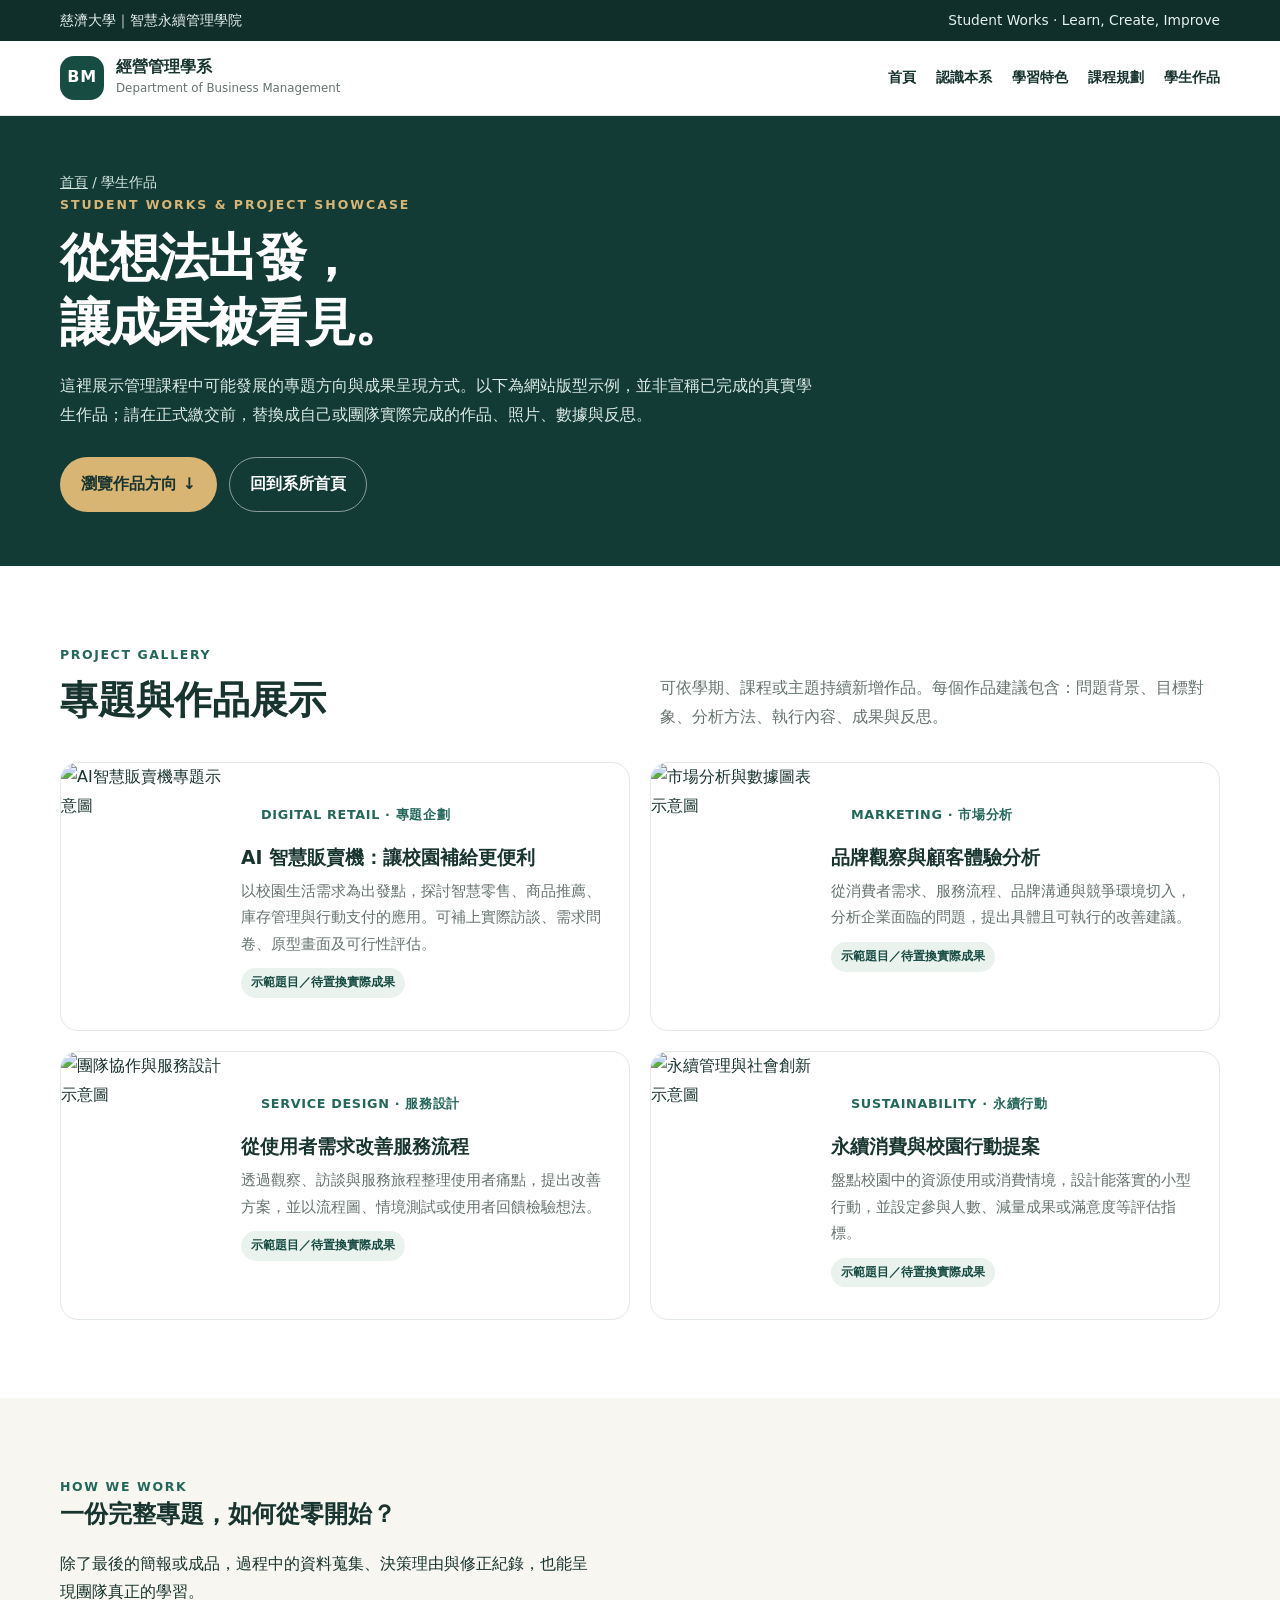
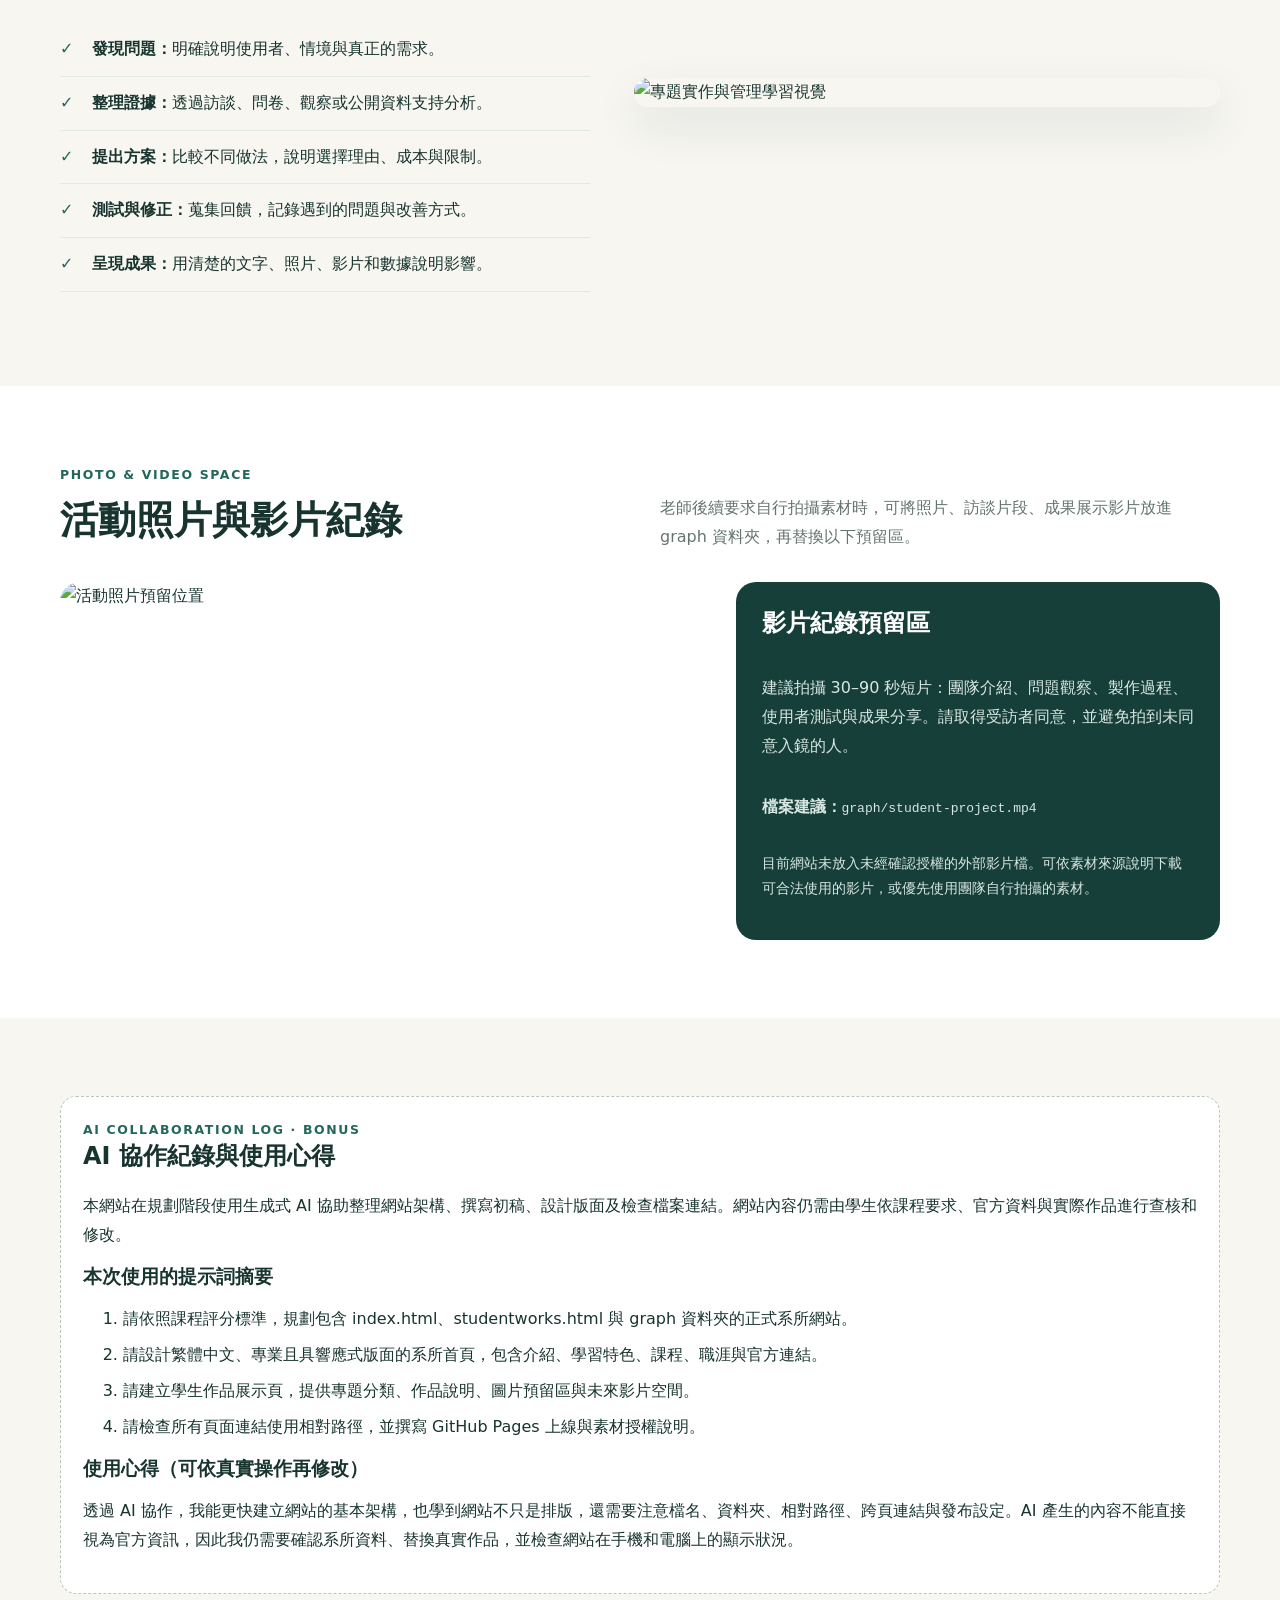
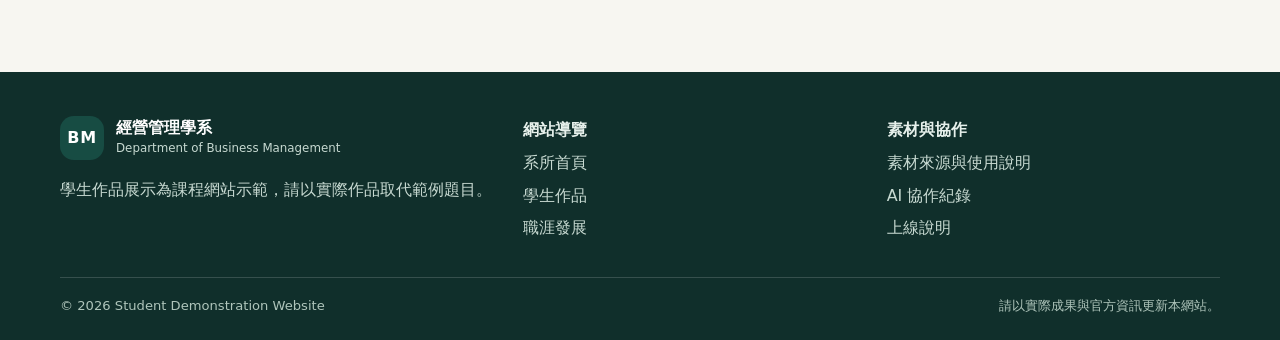
==== studentworks.html @ fcabb661 "Add files via upload" ====
<!DOCTYPE html>
<html lang="zh-Hant">
<head><meta charset="UTF-8"><meta name="viewport" content="width=device-width, initial-scale=1"><meta name="description" content="慈濟大學經營管理學系學生作品展示頁，呈現專題、企劃、分析與實作成果。"><title>學生作品｜經營管理學系</title><link rel="stylesheet" href="style.css"></head>
<body>
<div class="topbar"><div class="wrap"><span>慈濟大學｜智慧永續管理學院</span><span>Student Works · Learn, Create, Improve</span></div></div>
<header class="nav"><div class="wrap nav-inner"><a class="brand" href="index.html"><span class="brand-mark">BM</span><span><strong>經營管理學系</strong><small>Department of Business Management</small></span></a><button class="menu-btn" aria-expanded="false" aria-label="開啟導覽選單">選單 ☰</button><nav class="navlinks" aria-label="主要導覽"><a href="index.html">首頁</a><a href="index.html#about">認識本系</a><a href="index.html#learning">學習特色</a><a href="index.html#curriculum">課程規劃</a><a href="studentworks.html">學生作品</a></nav></div></header>
<main>
<section class="subhero"><div class="wrap"><div class="breadcrumbs"><a href="index.html">首頁</a> / 學生作品</div><div class="eyebrow">STUDENT WORKS & PROJECT SHOWCASE</div><h1>從想法出發，<br>讓成果被看見。</h1><p>這裡展示管理課程中可能發展的專題方向與成果呈現方式。以下為網站版型示例，並非宣稱已完成的真實學生作品；請在正式繳交前，替換成自己或團隊實際完成的作品、照片、數據與反思。</p><div class="actions"><a class="btn primary" href="#works">瀏覽作品方向 ↓</a><a class="btn ghost" href="index.html">回到系所首頁</a></div></div></section>
<section class="section white" id="works"><div class="wrap"><div class="section-head"><div><div class="kicker">PROJECT GALLERY</div><h2>專題與作品展示</h2></div><p>可依學期、課程或主題持續新增作品。每個作品建議包含：問題背景、目標對象、分析方法、執行內容、成果與反思。</p></div>
<div class="works-grid">
<article class="work"><img src="graph/student-projects.svg" alt="AI智慧販賣機專題示意圖"><div><div class="project-meta">DIGITAL RETAIL · 專題企劃</div><h3>AI 智慧販賣機：讓校園補給更便利</h3><p>以校園生活需求為出發點，探討智慧零售、商品推薦、庫存管理與行動支付的應用。可補上實際訪談、需求問卷、原型畫面及可行性評估。</p><span class="tag">示範題目／待置換實際成果</span></div></article>
<article class="work"><img src="graph/business-data.svg" alt="市場分析與數據圖表示意圖"><div><div class="project-meta">MARKETING · 市場分析</div><h3>品牌觀察與顧客體驗分析</h3><p>從消費者需求、服務流程、品牌溝通與競爭環境切入，分析企業面臨的問題，提出具體且可執行的改善建議。</p><span class="tag">示範題目／待置換實際成果</span></div></article>
<article class="work"><img src="graph/learning-team.svg" alt="團隊協作與服務設計示意圖"><div><div class="project-meta">SERVICE DESIGN · 服務設計</div><h3>從使用者需求改善服務流程</h3><p>透過觀察、訪談與服務旅程整理使用者痛點，提出改善方案，並以流程圖、情境測試或使用者回饋檢驗想法。</p><span class="tag">示範題目／待置換實際成果</span></div></article>
<article class="work"><img src="graph/career-paths.svg" alt="永續管理與社會創新示意圖"><div><div class="project-meta">SUSTAINABILITY · 永續行動</div><h3>永續消費與校園行動提案</h3><p>盤點校園中的資源使用或消費情境，設計能落實的小型行動，並設定參與人數、減量成果或滿意度等評估指標。</p><span class="tag">示範題目／待置換實際成果</span></div></article>
</div></div></section>
<section class="section"><div class="wrap split"><div><div class="kicker">HOW WE WORK</div><h2>一份完整專題，如何從零開始？</h2><p>除了最後的簡報或成品，過程中的資料蒐集、決策理由與修正紀錄，也能呈現團隊真正的學習。</p><ul class="checklist"><li><strong>發現問題：</strong>明確說明使用者、情境與真正的需求。</li><li><strong>整理證據：</strong>透過訪談、問卷、觀察或公開資料支持分析。</li><li><strong>提出方案：</strong>比較不同做法，說明選擇理由、成本與限制。</li><li><strong>測試與修正：</strong>蒐集回饋，記錄遇到的問題與改善方式。</li><li><strong>呈現成果：</strong>用清楚的文字、照片、影片和數據說明影響。</li></ul></div><img src="graph/hero-campus.svg" alt="專題實作與管理學習視覺"></div></section>
<section class="section white"><div class="wrap"><div class="section-head"><div><div class="kicker">PHOTO & VIDEO SPACE</div><h2>活動照片與影片紀錄</h2></div><p>老師後續要求自行拍攝素材時，可將照片、訪談片段、成果展示影片放進 graph 資料夾，再替換以下預留區。</p></div><div class="gallery-grid"><img src="graph/gallery-placeholder.svg" alt="活動照片預留位置"><div class="media-panel"><h2>影片紀錄預留區</h2><p>建議拍攝 30–90 秒短片：團隊介紹、問題觀察、製作過程、使用者測試與成果分享。請取得受訪者同意，並避免拍到未同意入鏡的人。</p><p><strong>檔案建議：</strong><code>graph/student-project.mp4</code></p><p class="small" style="color:#d8e7e1">目前網站未放入未經確認授權的外部影片檔。可依素材來源說明下載可合法使用的影片，或優先使用團隊自行拍攝的素材。</p></div></div></div></section>
<section class="section"><div class="wrap"><div class="ai-log"><div class="kicker">AI COLLABORATION LOG · BONUS</div><h2>AI 協作紀錄與使用心得</h2><p>本網站在規劃階段使用生成式 AI 協助整理網站架構、撰寫初稿、設計版面及檢查檔案連結。網站內容仍需由學生依課程要求、官方資料與實際作品進行查核和修改。</p><h3>本次使用的提示詞摘要</h3><ol><li>請依照課程評分標準，規劃包含 index.html、studentworks.html 與 graph 資料夾的正式系所網站。</li><li>請設計繁體中文、專業且具響應式版面的系所首頁，包含介紹、學習特色、課程、職涯與官方連結。</li><li>請建立學生作品展示頁，提供專題分類、作品說明、圖片預留區與未來影片空間。</li><li>請檢查所有頁面連結使用相對路徑，並撰寫 GitHub Pages 上線與素材授權說明。</li></ol><h3>使用心得（可依真實操作再修改）</h3><p>透過 AI 協作，我能更快建立網站的基本架構，也學到網站不只是排版，還需要注意檔名、資料夾、相對路徑、跨頁連結與發布設定。AI 產生的內容不能直接視為官方資訊，因此我仍需要確認系所資料、替換真實作品，並檢查網站在手機和電腦上的顯示狀況。</p></div></div></section>
</main>
<footer class="footer"><div class="wrap"><div class="footer-grid"><div><div class="brand"><span class="brand-mark">BM</span><span><strong style="color:#fff">經營管理學系</strong><small style="color:#c7d9d1">Department of Business Management</small></span></div><p>學生作品展示為課程網站示範，請以實際作品取代範例題目。</p></div><div><strong>網站導覽</strong><a href="index.html">系所首頁</a><a href="#works">學生作品</a><a href="index.html#career">職涯發展</a></div><div><strong>素材與協作</strong><a href="ASSET_SOURCES.md">素材來源與使用說明</a><a href="AI_COLLABORATION.md">AI 協作紀錄</a><a href="README.md">上線說明</a></div></div><div class="footer-bottom"><span>© <span data-year></span> Student Demonstration Website</span><span>請以實際成果與官方資訊更新本網站。</span></div></div></footer>
<script src="script.js"></script></body></html>
---- style.css ----
:root{--ink:#18342f;--green:#174c43;--green2:#23675a;--cream:#f7f6f1;--paper:#fff;--gold:#d9b574;--muted:#65736e;--line:#e2e8e3;--shadow:0 18px 45px rgba(18,54,45,.10)}
*{box-sizing:border-box}html{scroll-behavior:smooth}body{margin:0;font-family:"Noto Sans TC","Microsoft JhengHei",system-ui,sans-serif;color:var(--ink);background:var(--cream);line-height:1.8}a{color:inherit}img{max-width:100%;display:block}.wrap{width:min(1160px,92%);margin:auto}.topbar{background:#102f2b;color:#e7f1ed;font-size:.86rem;padding:8px 0}.topbar .wrap{display:flex;justify-content:space-between;gap:12px;flex-wrap:wrap}.nav{position:sticky;top:0;z-index:20;background:rgba(255,255,255,.94);backdrop-filter:blur(14px);border-bottom:1px solid var(--line)}.nav-inner{display:flex;align-items:center;justify-content:space-between;gap:20px;padding:15px 0}.brand{display:flex;gap:12px;align-items:center;text-decoration:none}.brand-mark{width:44px;height:44px;border-radius:14px;background:var(--green);color:#fff;display:grid;place-items:center;font-weight:800;letter-spacing:.04em}.brand strong{display:block;font-size:1rem;line-height:1.35}.brand small{display:block;color:var(--muted);font-size:.74rem}.navlinks{display:flex;align-items:center;gap:20px;flex-wrap:wrap}.navlinks a{text-decoration:none;font-size:.9rem;font-weight:650}.navlinks a:hover{color:var(--green2)}.menu-btn{display:none;border:1px solid var(--line);background:#fff;border-radius:10px;padding:8px 12px}.hero{position:relative;background:#123b35;color:#fff;overflow:hidden}.hero-grid{display:grid;grid-template-columns:1.02fr .98fr;align-items:center;gap:44px;padding:72px 0 78px}.eyebrow{font-size:.78rem;letter-spacing:.16em;text-transform:uppercase;font-weight:800;color:var(--gold)}h1,h2,h3{line-height:1.28;margin-top:0}h1{font-size:clamp(2.5rem,5vw,4.6rem);letter-spacing:-.04em;margin:14px 0 22px}h1 span{color:#d9b574}.hero p{color:#e0ece7;font-size:1.06rem;max-width:610px}.hero-art{border-radius:28px;overflow:hidden;box-shadow:0 28px 70px rgba(0,0,0,.22);border:1px solid rgba(255,255,255,.2)}.hero-art img{width:100%;height:100%;object-fit:cover}.actions{display:flex;gap:12px;flex-wrap:wrap;margin-top:28px}.btn{display:inline-flex;align-items:center;justify-content:center;padding:12px 20px;border-radius:999px;text-decoration:none;font-weight:750;border:1px solid transparent;transition:.2s}.btn.primary{background:var(--gold);color:#18342f}.btn.ghost{border-color:rgba(255,255,255,.5);color:#fff}.btn:hover{transform:translateY(-2px)}.stats{display:grid;grid-template-columns:repeat(3,1fr);gap:12px;margin-top:35px}.stat{border-left:2px solid var(--gold);padding-left:14px}.stat strong{display:block;font-size:1.3rem}.stat span{color:#d0e0d9;font-size:.82rem}.section{padding:78px 0}.section.white{background:#fff}.section-head{display:flex;justify-content:space-between;align-items:end;gap:28px;margin-bottom:30px}.section-head h2{font-size:clamp(1.8rem,3vw,2.7rem);margin:8px 0}.section-head p{color:var(--muted);max-width:560px;margin:0}.kicker{font-size:.78rem;letter-spacing:.13em;color:var(--green2);font-weight:850}.cards{display:grid;grid-template-columns:repeat(3,1fr);gap:20px}.card{background:#fff;border:1px solid var(--line);border-radius:20px;overflow:hidden;box-shadow:0 8px 25px rgba(20,55,45,.04)}.card img{width:100%;height:205px;object-fit:cover}.card-body{padding:22px}.card h3{font-size:1.2rem;margin-bottom:8px}.card p{margin:0;color:var(--muted);font-size:.95rem}.tag{display:inline-block;background:#eaf2ed;color:var(--green);font-size:.76rem;padding:4px 10px;border-radius:999px;font-weight:800;margin-bottom:12px}.split{display:grid;grid-template-columns:.95fr 1.05fr;gap:44px;align-items:center}.split img{border-radius:24px;box-shadow:var(--shadow)}.checklist{padding:0;list-style:none}.checklist li{padding:12px 0 12px 32px;position:relative;border-bottom:1px solid var(--line)}.checklist li:before{content:"✓";position:absolute;left:0;top:12px;color:var(--green2);font-weight:900}.pill-row{display:flex;flex-wrap:wrap;gap:10px;margin-top:20px}.pill{border:1px solid var(--line);border-radius:999px;padding:8px 13px;background:#fff;font-size:.87rem}.quote{padding:28px 30px;background:#eaf1ec;border-left:4px solid var(--gold);border-radius:0 18px 18px 0;font-size:1.1rem}.quote small{display:block;margin-top:12px;color:var(--muted);font-size:.86rem}.timeline{display:grid;grid-template-columns:repeat(4,1fr);gap:14px}.step{padding:22px;background:#fff;border:1px solid var(--line);border-radius:16px}.step b{font-size:1.7rem;color:#b58c4c}.step h3{font-size:1rem;margin:7px 0}.step p{font-size:.9rem;color:var(--muted);margin:0}.notice{background:#fff7e8;border:1px solid #f0dfbb;padding:16px 18px;border-radius:14px;color:#59472c;font-size:.9rem}.gallery-grid{display:grid;grid-template-columns:1.15fr .85fr;gap:20px}.gallery-grid img{width:100%;height:100%;min-height:270px;object-fit:cover;border-radius:20px}.media-panel{padding:26px;background:#173f39;color:#fff;border-radius:20px;display:flex;flex-direction:column;justify-content:center}.media-panel p{color:#d8e7e1}.media-panel a{color:#f2d49c}.works-grid{display:grid;grid-template-columns:repeat(2,1fr);gap:20px}.work{display:grid;grid-template-columns:160px 1fr;background:#fff;border:1px solid var(--line);border-radius:18px;overflow:hidden}.work img{height:100%;width:100%;object-fit:cover;min-height:190px}.work div{padding:20px}.work h3{margin-bottom:8px}.work p{color:var(--muted);font-size:.92rem;margin:0 0 10px}.text-link{font-weight:800;color:var(--green2);text-decoration:none}.footer{background:#102f2b;color:#e6f0eb;padding:44px 0 22px}.footer-grid{display:grid;grid-template-columns:1.3fr 1fr 1fr;gap:30px}.footer p,.footer a{color:#c7d9d1}.footer a{display:block;text-decoration:none;margin:4px 0}.footer-bottom{border-top:1px solid rgba(255,255,255,.16);margin-top:30px;padding-top:16px;font-size:.82rem;color:#afc5bb;display:flex;justify-content:space-between;gap:12px;flex-wrap:wrap}.subhero{background:#123b35;color:#fff;padding:54px 0}.subhero h1{font-size:clamp(2.2rem,4vw,3.6rem);margin:8px 0}.subhero p{max-width:760px;color:#dce9e4}.breadcrumbs{font-size:.85rem;color:#d3e4dc}.project-card{background:#fff;border:1px solid var(--line);border-radius:18px;padding:24px}.project-card h3{margin-bottom:8px}.project-card p{color:var(--muted)}.project-meta{font-size:.8rem;color:var(--green2);font-weight:800;letter-spacing:.05em}.form-like{display:grid;gap:12px;max-width:700px}.form-like input,.form-like textarea{width:100%;padding:13px 14px;border:1px solid var(--line);border-radius:10px;font:inherit;background:#fff}.small{font-size:.85rem;color:var(--muted)}.ai-log{background:#fff;border:1px dashed #b4c8bc;border-radius:16px;padding:22px}.ai-log h3{margin-bottom:8px}.ai-log li{margin:7px 0}
@media(max-width:850px){.hero-grid,.split,.gallery-grid{grid-template-columns:1fr}.hero-grid{padding:48px 0}.hero-art{max-width:650px}.cards{grid-template-columns:repeat(2,1fr)}.timeline{grid-template-columns:repeat(2,1fr)}.navlinks{display:none;position:absolute;left:0;right:0;top:100%;background:#fff;padding:18px 4%;border-bottom:1px solid var(--line)}.navlinks.open{display:flex;flex-direction:column;align-items:flex-start}.menu-btn{display:block}.footer-grid{grid-template-columns:1fr 1fr}}
@media(max-width:560px){.cards,.works-grid,.timeline,.footer-grid{grid-template-columns:1fr}.work{grid-template-columns:1fr}.work img{height:180px}.section{padding:54px 0}.section-head{display:block}.stats{grid-template-columns:1fr}.topbar .wrap{font-size:.75rem}}
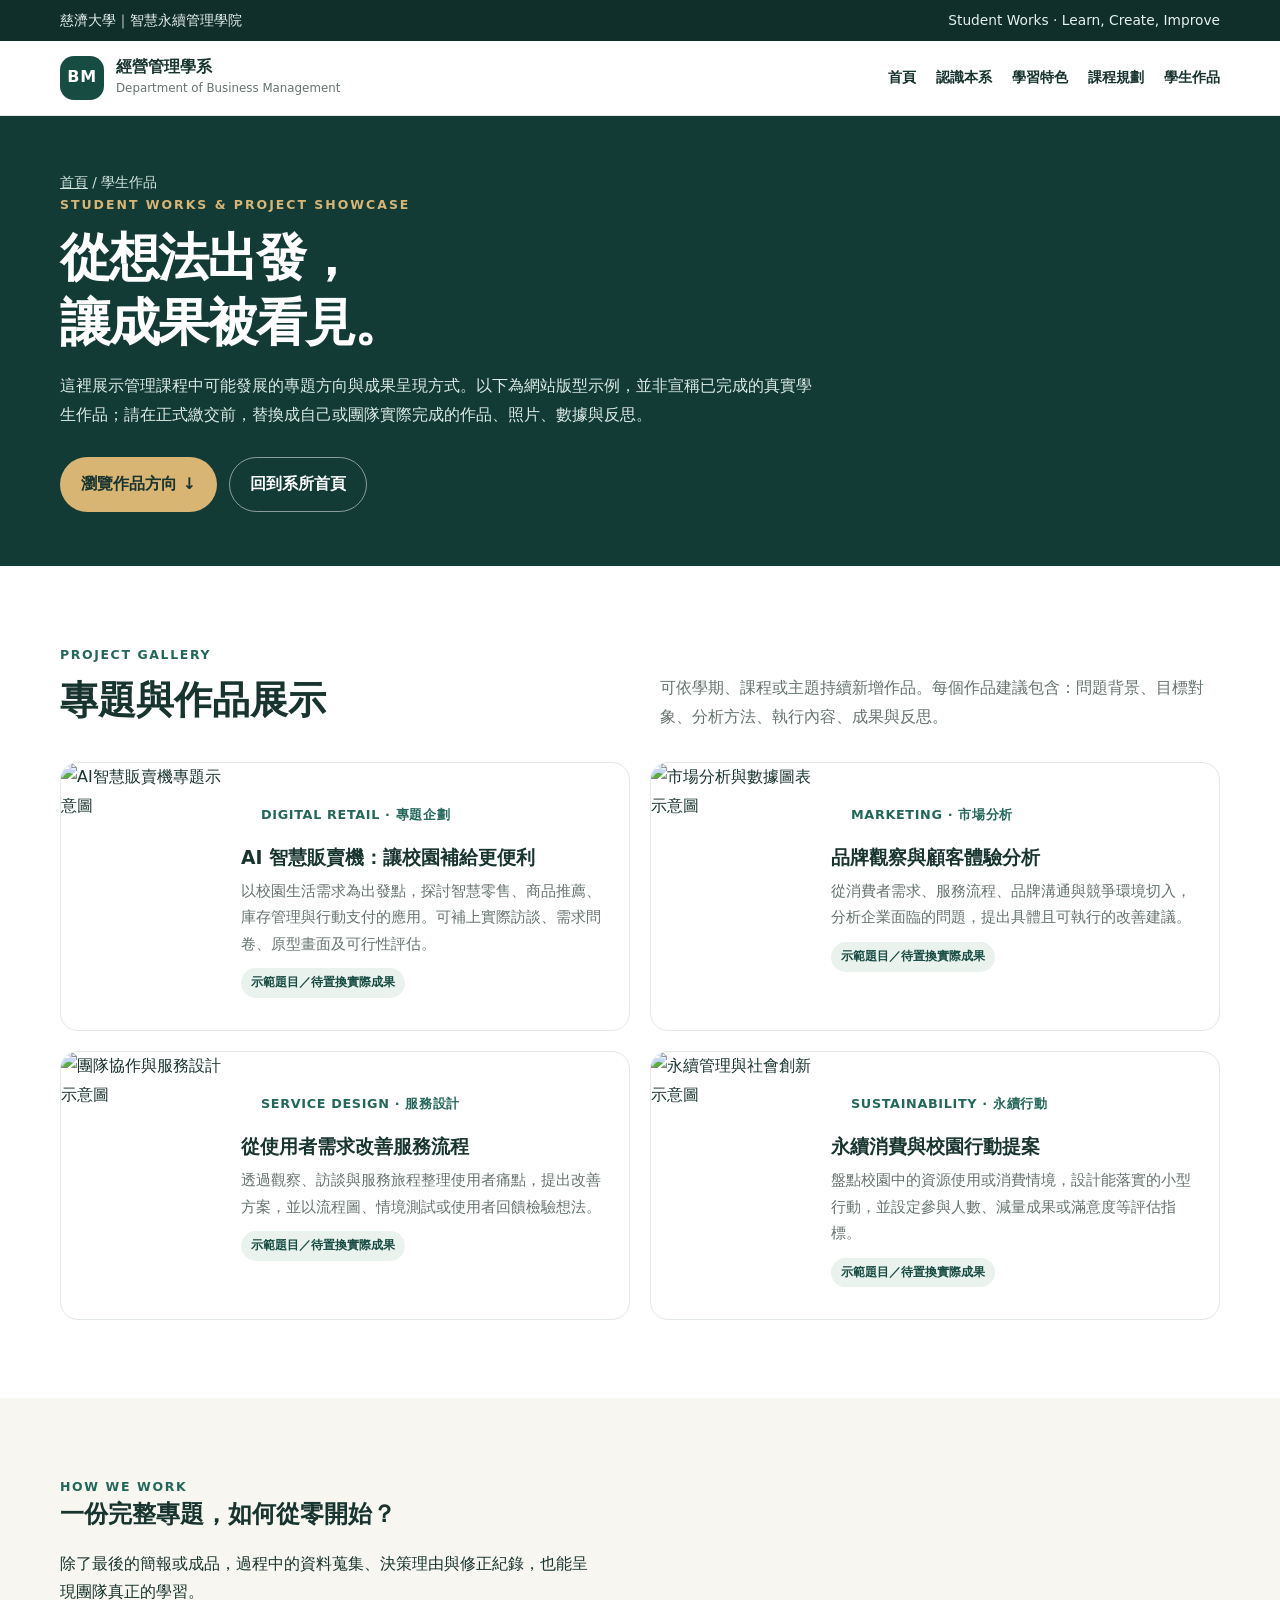
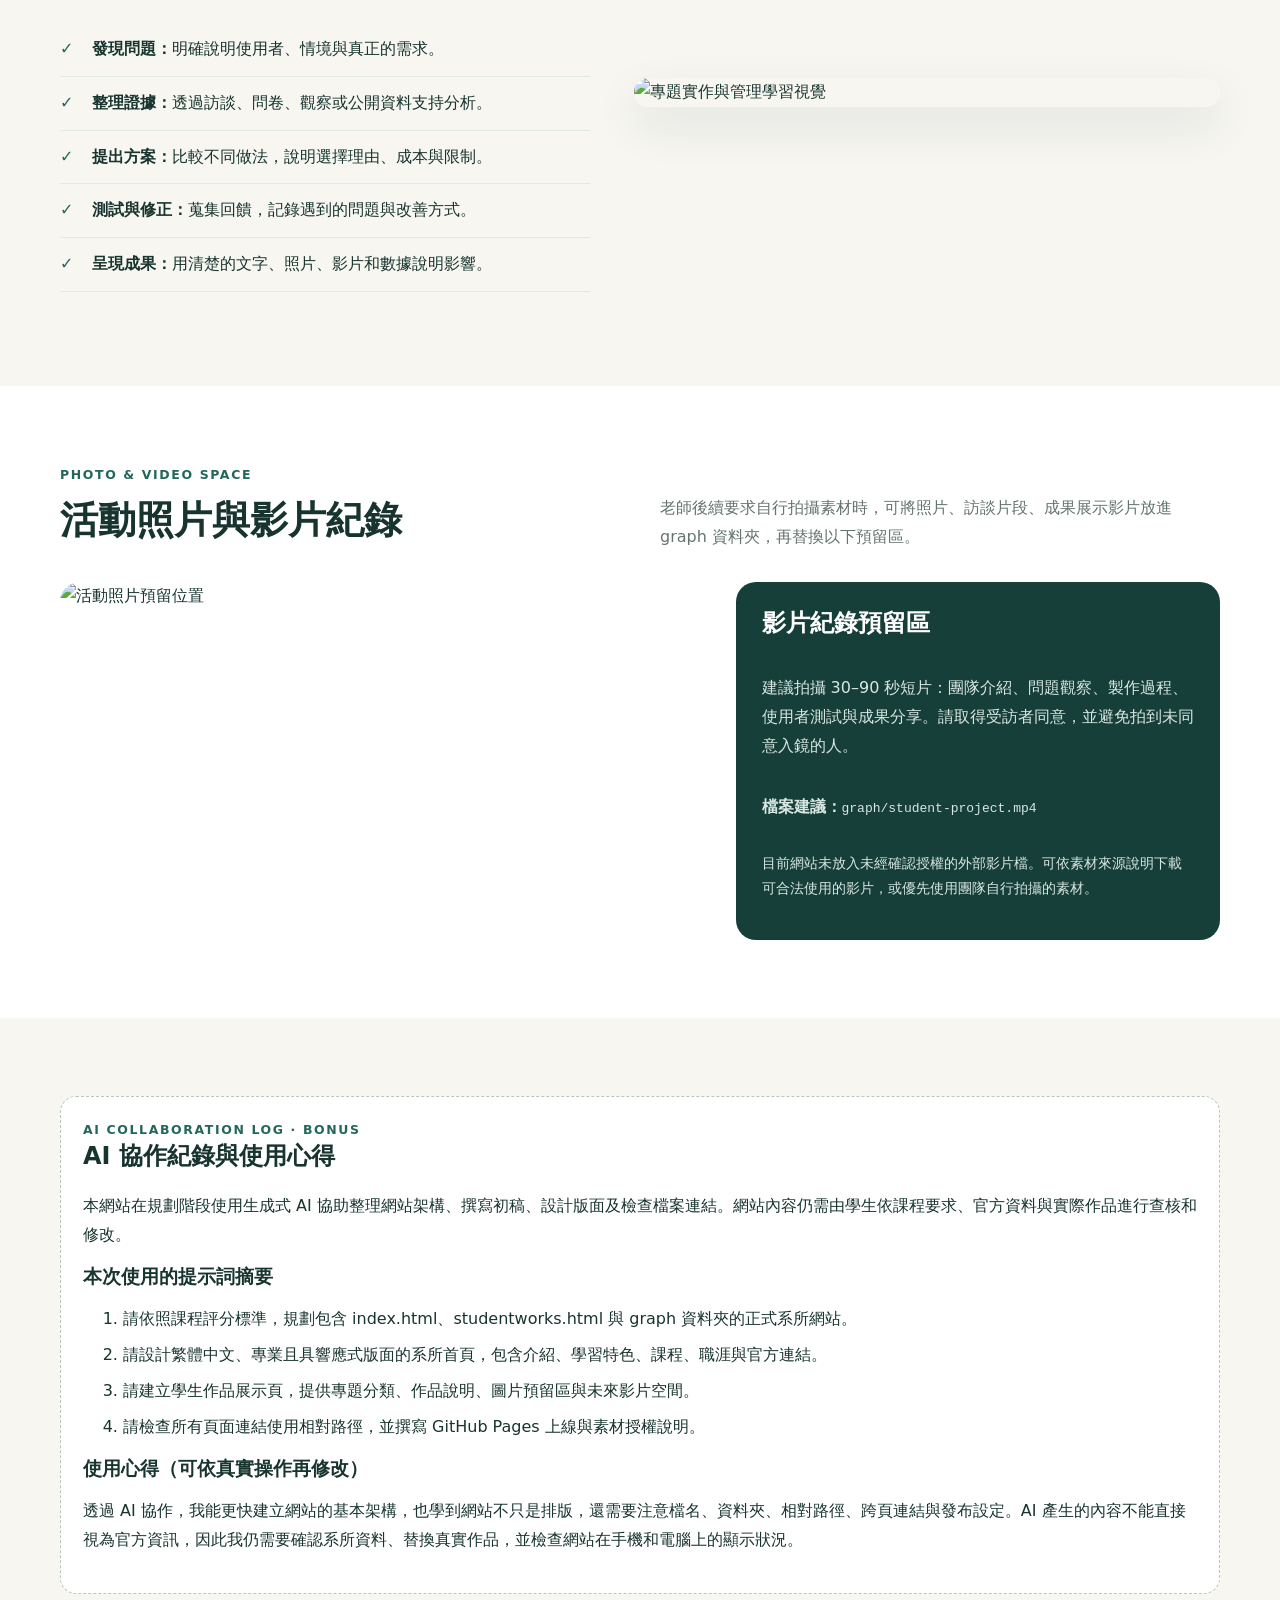
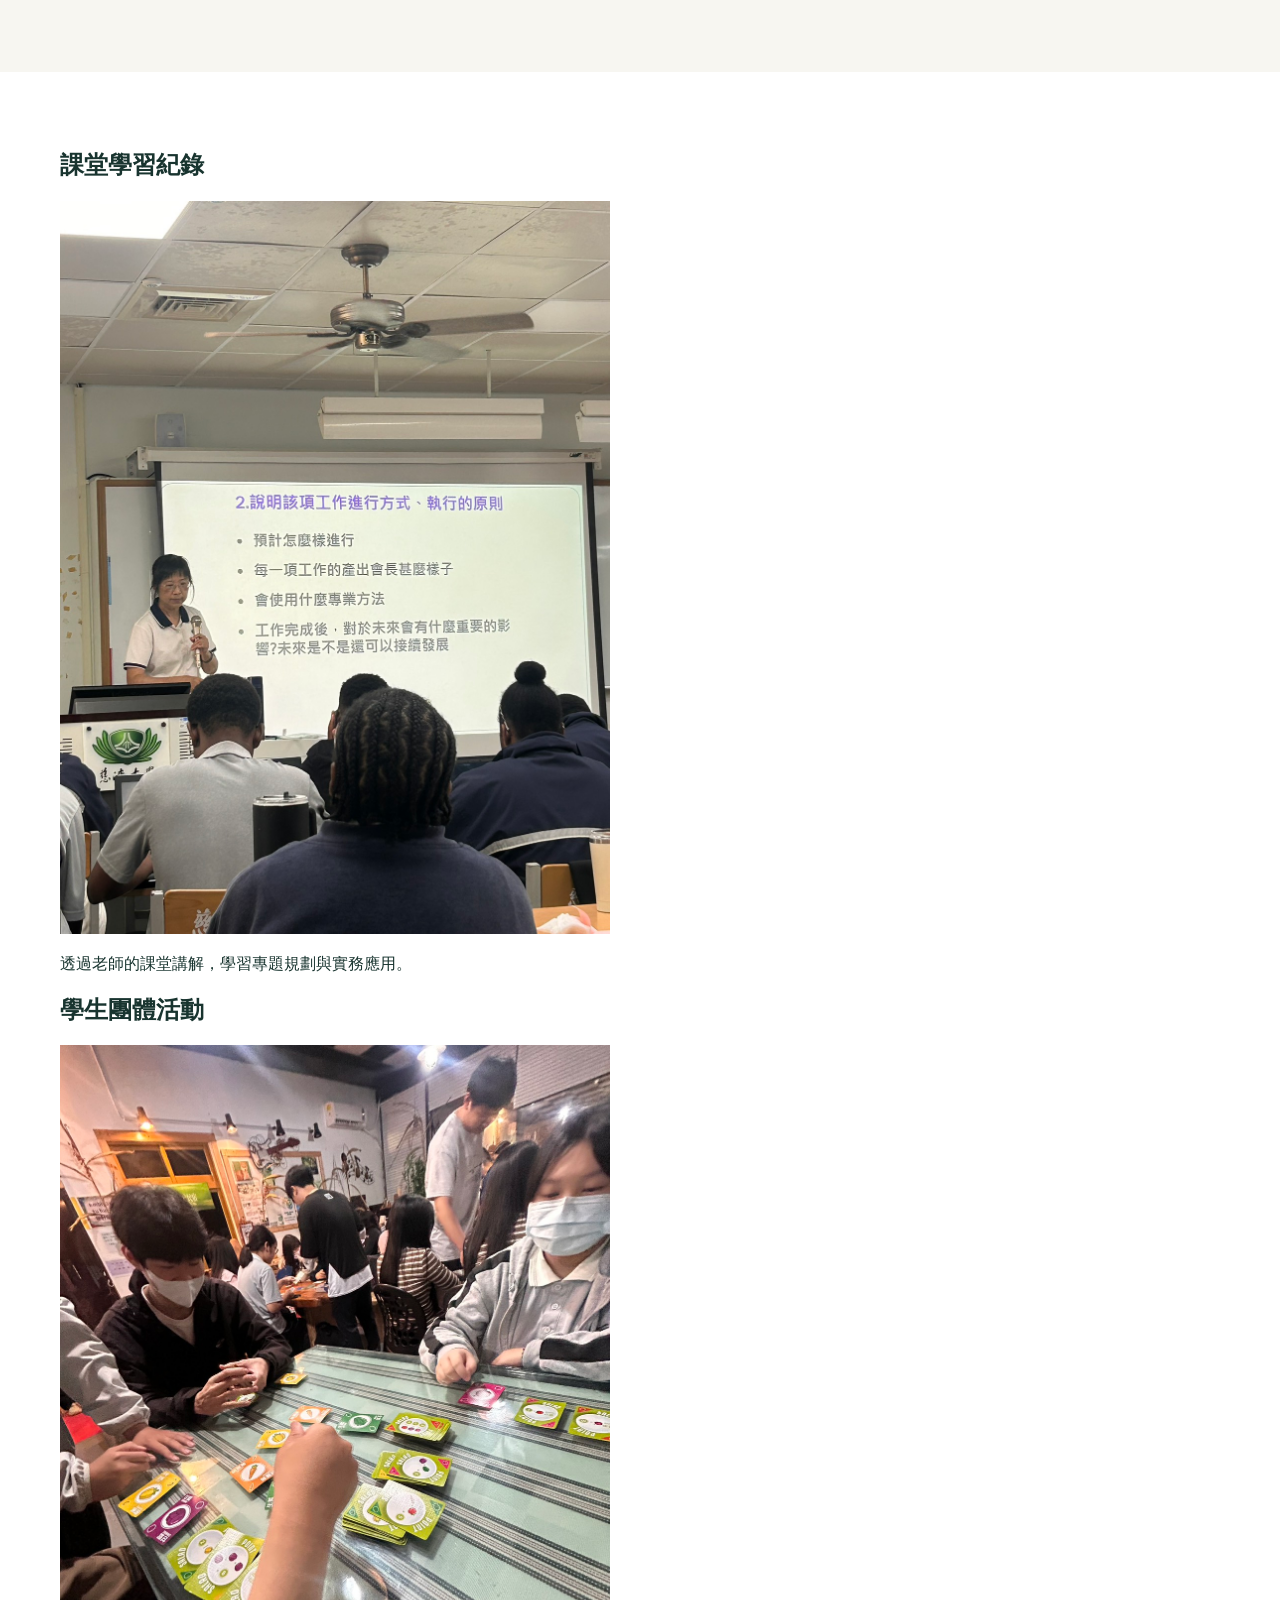
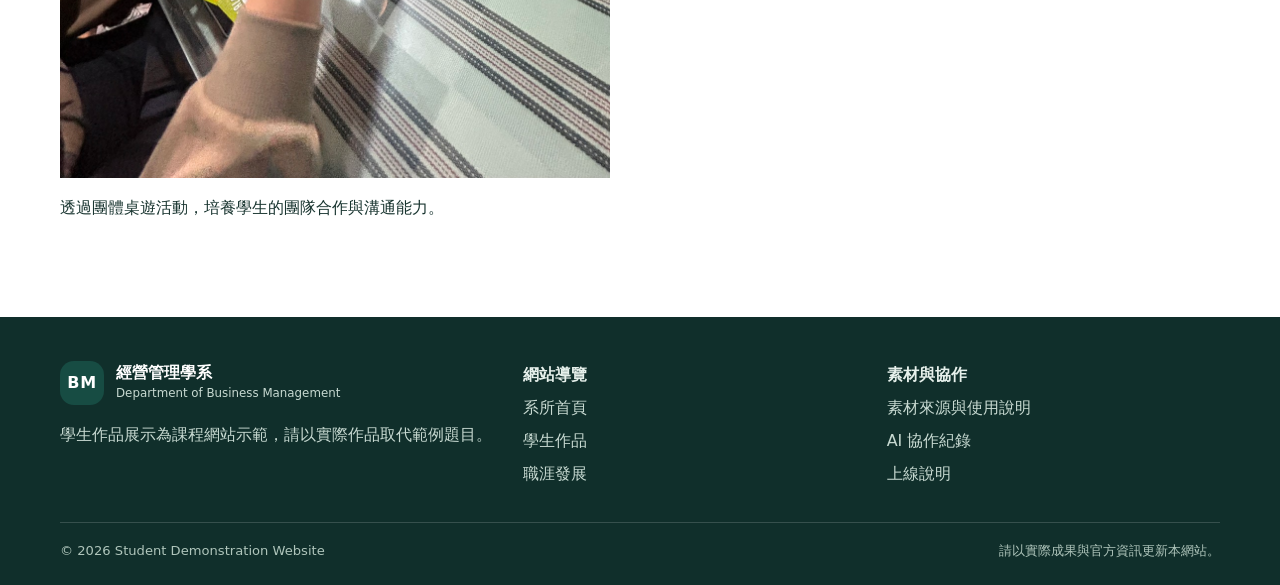
==== commit fb37e98a: "Add learning records and group activities sections Added sections for classroom learning records and" ====
--- a/studentworks.html
+++ b/studentworks.html
@@ -16,6 +16,17 @@
 <section class="section"><div class="wrap split"><div><div class="kicker">HOW WE WORK</div><h2>一份完整專題，如何從零開始？</h2><p>除了最後的簡報或成品，過程中的資料蒐集、決策理由與修正紀錄，也能呈現團隊真正的學習。</p><ul class="checklist"><li><strong>發現問題：</strong>明確說明使用者、情境與真正的需求。</li><li><strong>整理證據：</strong>透過訪談、問卷、觀察或公開資料支持分析。</li><li><strong>提出方案：</strong>比較不同做法，說明選擇理由、成本與限制。</li><li><strong>測試與修正：</strong>蒐集回饋，記錄遇到的問題與改善方式。</li><li><strong>呈現成果：</strong>用清楚的文字、照片、影片和數據說明影響。</li></ul></div><img src="graph/hero-campus.svg" alt="專題實作與管理學習視覺"></div></section>
 <section class="section white"><div class="wrap"><div class="section-head"><div><div class="kicker">PHOTO & VIDEO SPACE</div><h2>活動照片與影片紀錄</h2></div><p>老師後續要求自行拍攝素材時，可將照片、訪談片段、成果展示影片放進 graph 資料夾，再替換以下預留區。</p></div><div class="gallery-grid"><img src="graph/gallery-placeholder.svg" alt="活動照片預留位置"><div class="media-panel"><h2>影片紀錄預留區</h2><p>建議拍攝 30–90 秒短片：團隊介紹、問題觀察、製作過程、使用者測試與成果分享。請取得受訪者同意，並避免拍到未同意入鏡的人。</p><p><strong>檔案建議：</strong><code>graph/student-project.mp4</code></p><p class="small" style="color:#d8e7e1">目前網站未放入未經確認授權的外部影片檔。可依素材來源說明下載可合法使用的影片，或優先使用團隊自行拍攝的素材。</p></div></div></div></section>
 <section class="section"><div class="wrap"><div class="ai-log"><div class="kicker">AI COLLABORATION LOG · BONUS</div><h2>AI 協作紀錄與使用心得</h2><p>本網站在規劃階段使用生成式 AI 協助整理網站架構、撰寫初稿、設計版面及檢查檔案連結。網站內容仍需由學生依課程要求、官方資料與實際作品進行查核和修改。</p><h3>本次使用的提示詞摘要</h3><ol><li>請依照課程評分標準，規劃包含 index.html、studentworks.html 與 graph 資料夾的正式系所網站。</li><li>請設計繁體中文、專業且具響應式版面的系所首頁，包含介紹、學習特色、課程、職涯與官方連結。</li><li>請建立學生作品展示頁，提供專題分類、作品說明、圖片預留區與未來影片空間。</li><li>請檢查所有頁面連結使用相對路徑，並撰寫 GitHub Pages 上線與素材授權說明。</li></ol><h3>使用心得（可依真實操作再修改）</h3><p>透過 AI 協作，我能更快建立網站的基本架構，也學到網站不只是排版，還需要注意檔名、資料夾、相對路徑、跨頁連結與發布設定。AI 產生的內容不能直接視為官方資訊，因此我仍需要確認系所資料、替換真實作品，並檢查網站在手機和電腦上的顯示狀況。</p></div></div></section>
+<section class="section white">
+  <div class="wrap">
+    <h2>課堂學習紀錄</h2>
+    <img src="graph/S__83451910.jpg" alt="老師上課照片" style="width:100%;max-width:550px;height:auto;">
+    <p>透過老師的課堂講解，學習專題規劃與實務應用。</p>
+
+    <h2>學生團體活動</h2>
+    <img src="graph/S__83451911.jpg" alt="同學桌遊活動照片" style="width:100%;max-width:550px;height:auto;">
+    <p>透過團體桌遊活動，培養學生的團隊合作與溝通能力。</p>
+  </div>
+</section>
 </main>
 <footer class="footer"><div class="wrap"><div class="footer-grid"><div><div class="brand"><span class="brand-mark">BM</span><span><strong style="color:#fff">經營管理學系</strong><small style="color:#c7d9d1">Department of Business Management</small></span></div><p>學生作品展示為課程網站示範，請以實際作品取代範例題目。</p></div><div><strong>網站導覽</strong><a href="index.html">系所首頁</a><a href="#works">學生作品</a><a href="index.html#career">職涯發展</a></div><div><strong>素材與協作</strong><a href="ASSET_SOURCES.md">素材來源與使用說明</a><a href="AI_COLLABORATION.md">AI 協作紀錄</a><a href="README.md">上線說明</a></div></div><div class="footer-bottom"><span>© <span data-year></span> Student Demonstration Website</span><span>請以實際成果與官方資訊更新本網站。</span></div></div></footer>
-<script src="script.js"></script></body></html>+<script src="script.js"></script></body></html>
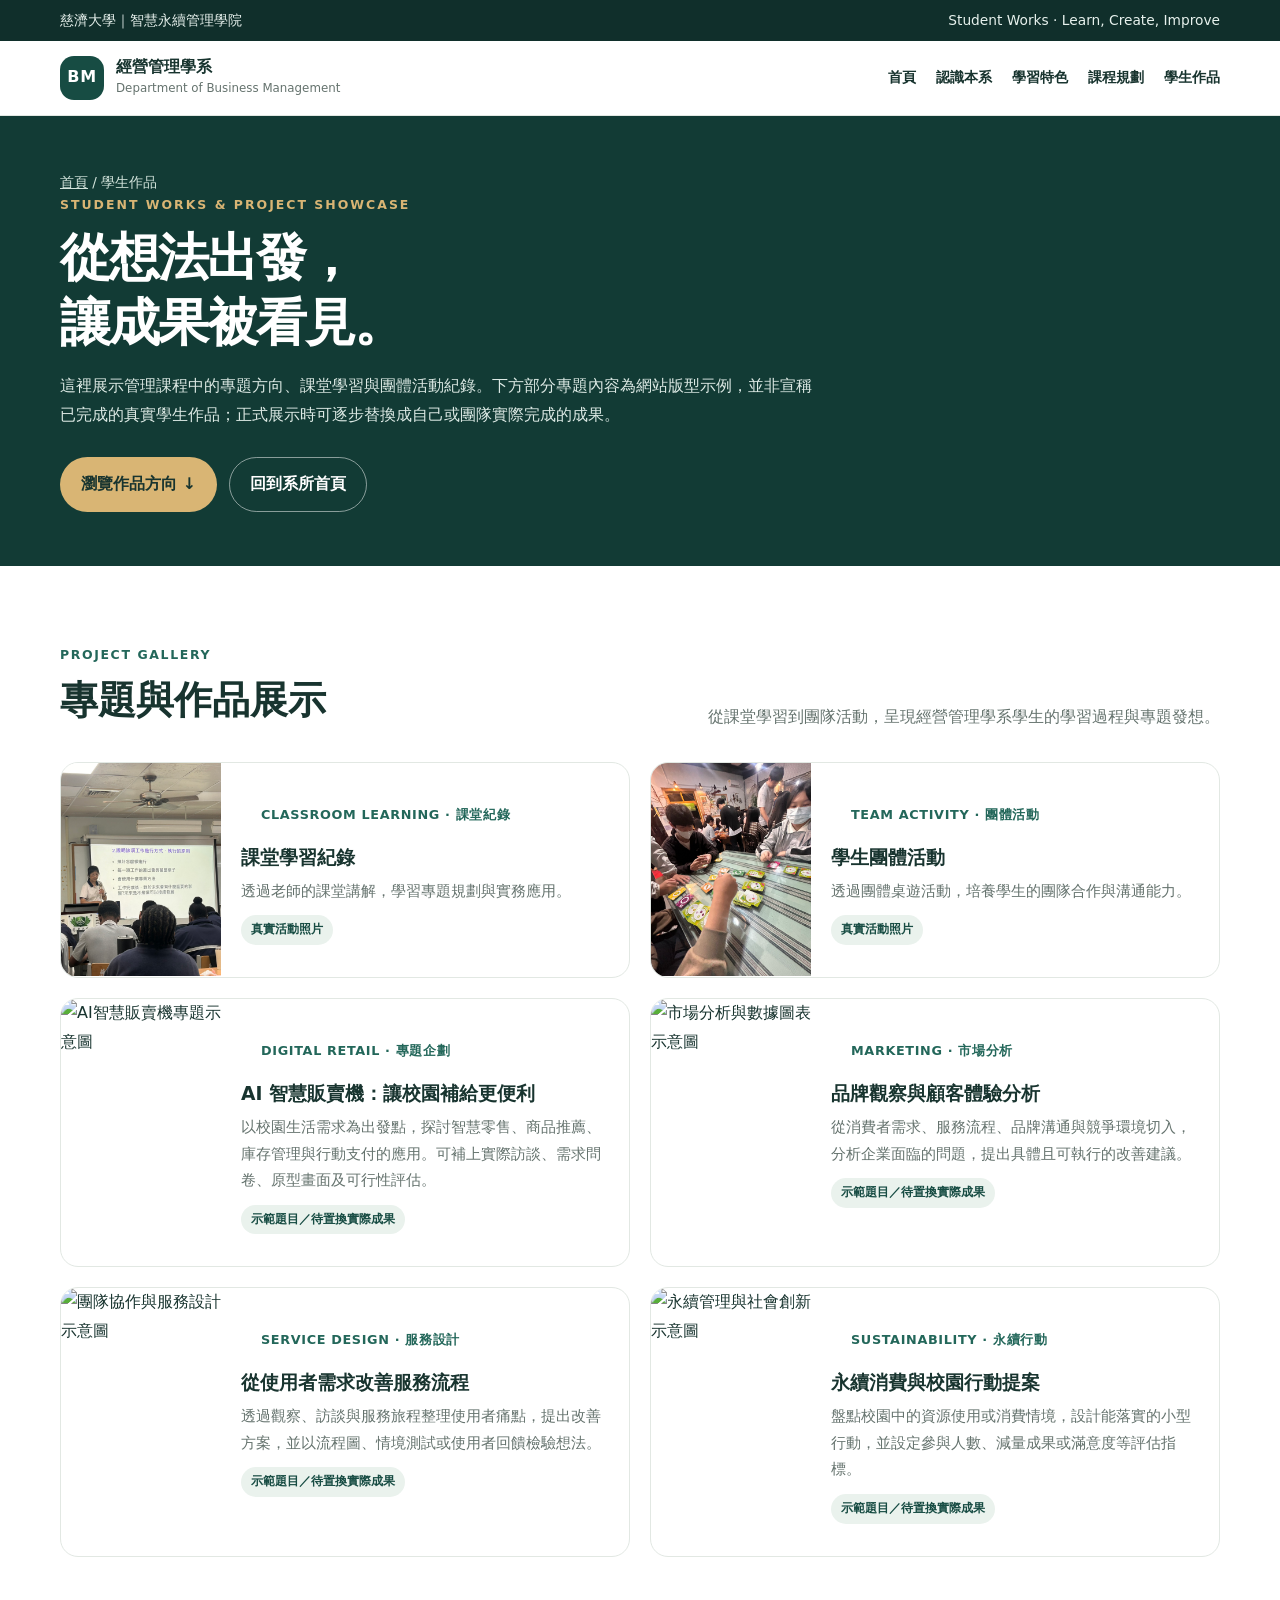
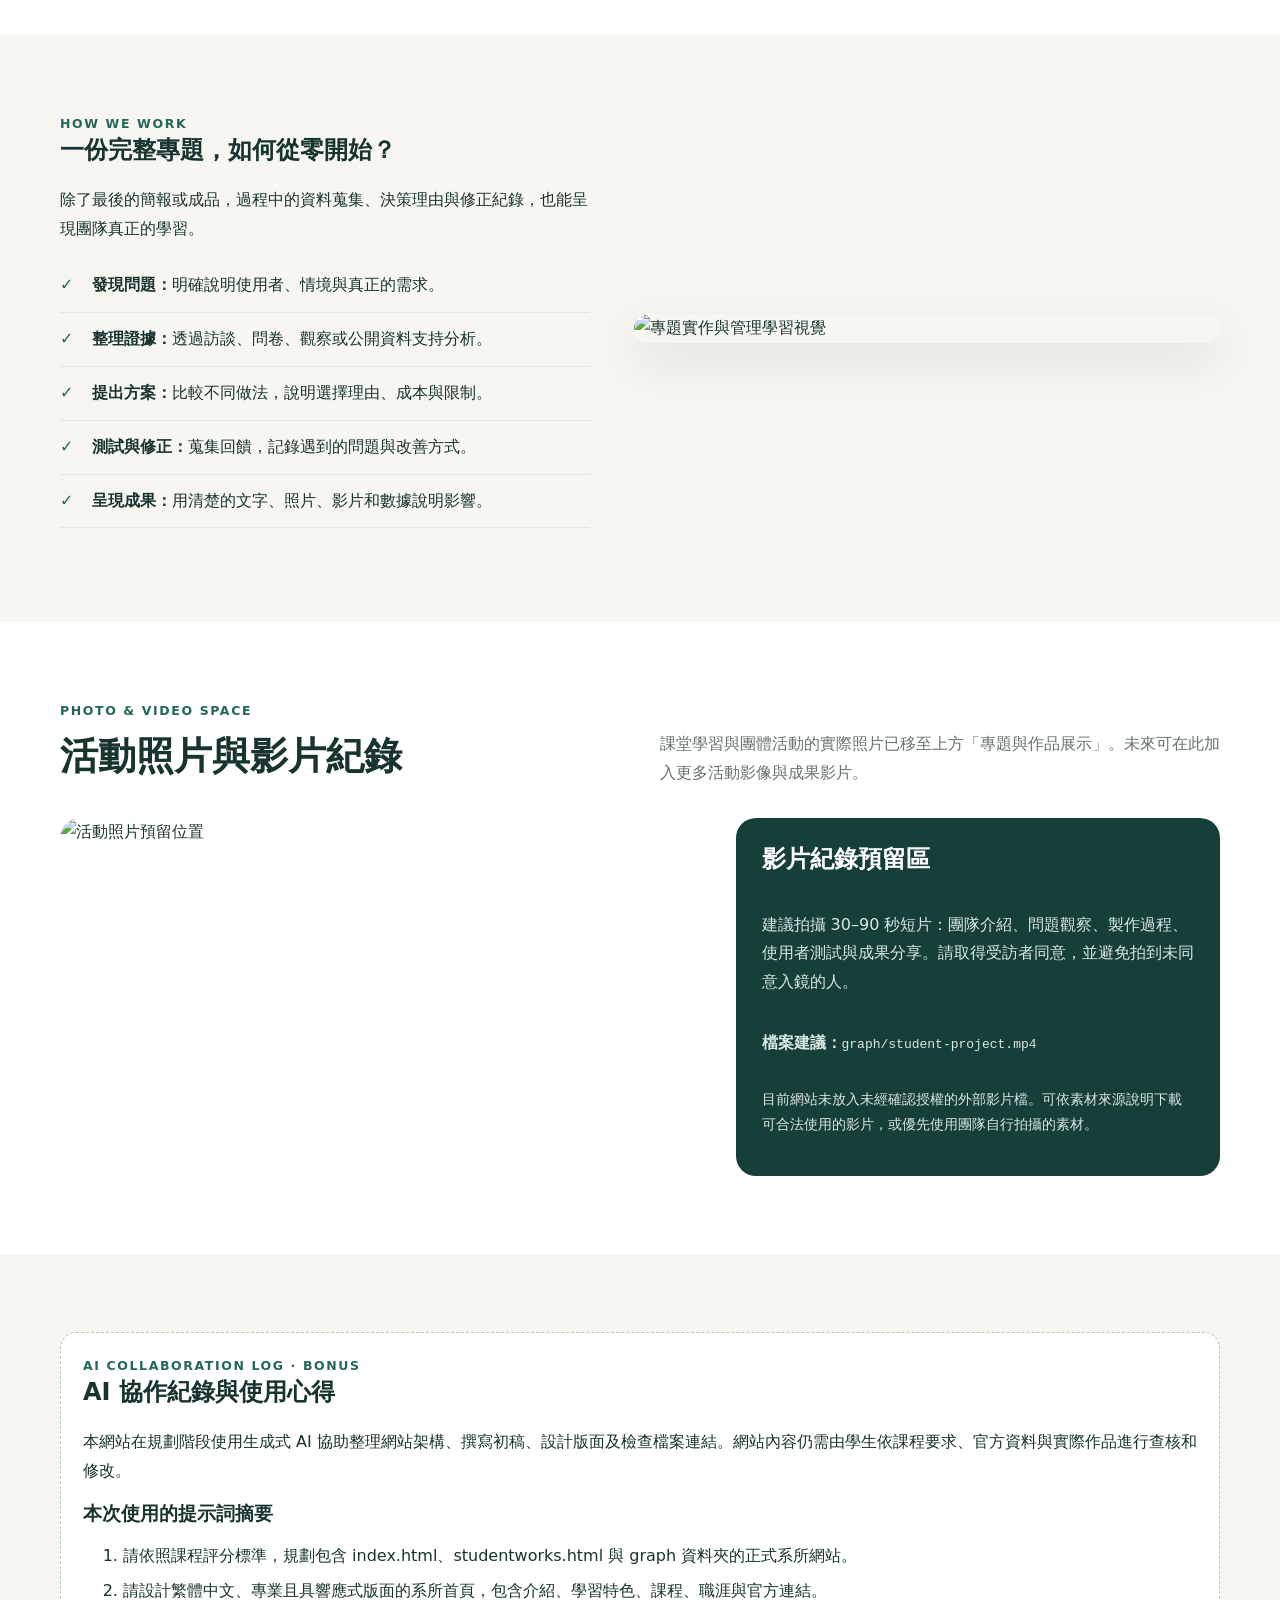
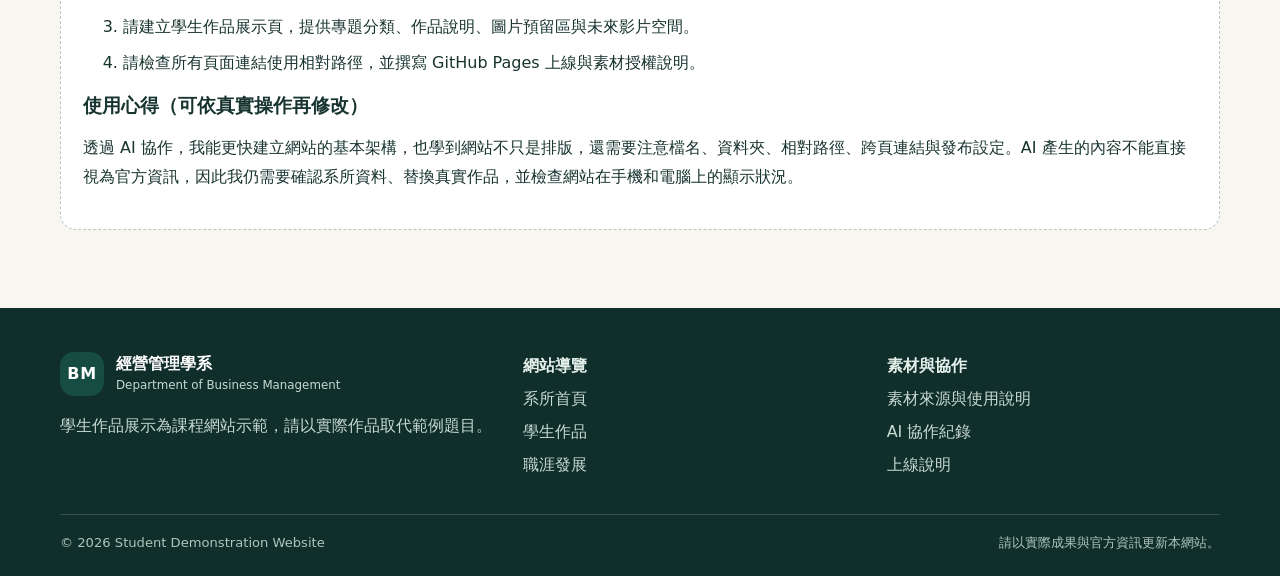
==== commit de2c5fc2: "Add files via upload" ====
--- a/studentworks.html
+++ b/studentworks.html
@@ -5,28 +5,19 @@
 <div class="topbar"><div class="wrap"><span>慈濟大學｜智慧永續管理學院</span><span>Student Works · Learn, Create, Improve</span></div></div>
 <header class="nav"><div class="wrap nav-inner"><a class="brand" href="index.html"><span class="brand-mark">BM</span><span><strong>經營管理學系</strong><small>Department of Business Management</small></span></a><button class="menu-btn" aria-expanded="false" aria-label="開啟導覽選單">選單 ☰</button><nav class="navlinks" aria-label="主要導覽"><a href="index.html">首頁</a><a href="index.html#about">認識本系</a><a href="index.html#learning">學習特色</a><a href="index.html#curriculum">課程規劃</a><a href="studentworks.html">學生作品</a></nav></div></header>
 <main>
-<section class="subhero"><div class="wrap"><div class="breadcrumbs"><a href="index.html">首頁</a> / 學生作品</div><div class="eyebrow">STUDENT WORKS & PROJECT SHOWCASE</div><h1>從想法出發，<br>讓成果被看見。</h1><p>這裡展示管理課程中可能發展的專題方向與成果呈現方式。以下為網站版型示例，並非宣稱已完成的真實學生作品；請在正式繳交前，替換成自己或團隊實際完成的作品、照片、數據與反思。</p><div class="actions"><a class="btn primary" href="#works">瀏覽作品方向 ↓</a><a class="btn ghost" href="index.html">回到系所首頁</a></div></div></section>
-<section class="section white" id="works"><div class="wrap"><div class="section-head"><div><div class="kicker">PROJECT GALLERY</div><h2>專題與作品展示</h2></div><p>可依學期、課程或主題持續新增作品。每個作品建議包含：問題背景、目標對象、分析方法、執行內容、成果與反思。</p></div>
+<section class="subhero"><div class="wrap"><div class="breadcrumbs"><a href="index.html">首頁</a> / 學生作品</div><div class="eyebrow">STUDENT WORKS & PROJECT SHOWCASE</div><h1>從想法出發，<br>讓成果被看見。</h1><p>這裡展示管理課程中的專題方向、課堂學習與團體活動紀錄。下方部分專題內容為網站版型示例，並非宣稱已完成的真實學生作品；正式展示時可逐步替換成自己或團隊實際完成的成果。</p><div class="actions"><a class="btn primary" href="#works">瀏覽作品方向 ↓</a><a class="btn ghost" href="index.html">回到系所首頁</a></div></div></section>
+<section class="section white" id="works"><div class="wrap"><div class="section-head"><div><div class="kicker">PROJECT GALLERY</div><h2>專題與作品展示</h2></div><p>從課堂學習到團隊活動，呈現經營管理學系學生的學習過程與專題發想。</p></div>
 <div class="works-grid">
+<article class="work"><img src="graph/S__83451910.jpg" alt="老師於教室授課的原始照片" style="width:100%;height:auto;object-fit:contain;display:block;"><div><div class="project-meta">CLASSROOM LEARNING · 課堂紀錄</div><h3>課堂學習紀錄</h3><p>透過老師的課堂講解，學習專題規劃與實務應用。</p><span class="tag">真實活動照片</span></div></article>
+<article class="work"><img src="graph/S__83451911.jpg" alt="同學一起參與桌遊活動的原始照片" style="width:100%;height:auto;object-fit:contain;display:block;"><div><div class="project-meta">TEAM ACTIVITY · 團體活動</div><h3>學生團體活動</h3><p>透過團體桌遊活動，培養學生的團隊合作與溝通能力。</p><span class="tag">真實活動照片</span></div></article>
 <article class="work"><img src="graph/student-projects.svg" alt="AI智慧販賣機專題示意圖"><div><div class="project-meta">DIGITAL RETAIL · 專題企劃</div><h3>AI 智慧販賣機：讓校園補給更便利</h3><p>以校園生活需求為出發點，探討智慧零售、商品推薦、庫存管理與行動支付的應用。可補上實際訪談、需求問卷、原型畫面及可行性評估。</p><span class="tag">示範題目／待置換實際成果</span></div></article>
 <article class="work"><img src="graph/business-data.svg" alt="市場分析與數據圖表示意圖"><div><div class="project-meta">MARKETING · 市場分析</div><h3>品牌觀察與顧客體驗分析</h3><p>從消費者需求、服務流程、品牌溝通與競爭環境切入，分析企業面臨的問題，提出具體且可執行的改善建議。</p><span class="tag">示範題目／待置換實際成果</span></div></article>
 <article class="work"><img src="graph/learning-team.svg" alt="團隊協作與服務設計示意圖"><div><div class="project-meta">SERVICE DESIGN · 服務設計</div><h3>從使用者需求改善服務流程</h3><p>透過觀察、訪談與服務旅程整理使用者痛點，提出改善方案，並以流程圖、情境測試或使用者回饋檢驗想法。</p><span class="tag">示範題目／待置換實際成果</span></div></article>
 <article class="work"><img src="graph/career-paths.svg" alt="永續管理與社會創新示意圖"><div><div class="project-meta">SUSTAINABILITY · 永續行動</div><h3>永續消費與校園行動提案</h3><p>盤點校園中的資源使用或消費情境，設計能落實的小型行動，並設定參與人數、減量成果或滿意度等評估指標。</p><span class="tag">示範題目／待置換實際成果</span></div></article>
 </div></div></section>
 <section class="section"><div class="wrap split"><div><div class="kicker">HOW WE WORK</div><h2>一份完整專題，如何從零開始？</h2><p>除了最後的簡報或成品，過程中的資料蒐集、決策理由與修正紀錄，也能呈現團隊真正的學習。</p><ul class="checklist"><li><strong>發現問題：</strong>明確說明使用者、情境與真正的需求。</li><li><strong>整理證據：</strong>透過訪談、問卷、觀察或公開資料支持分析。</li><li><strong>提出方案：</strong>比較不同做法，說明選擇理由、成本與限制。</li><li><strong>測試與修正：</strong>蒐集回饋，記錄遇到的問題與改善方式。</li><li><strong>呈現成果：</strong>用清楚的文字、照片、影片和數據說明影響。</li></ul></div><img src="graph/hero-campus.svg" alt="專題實作與管理學習視覺"></div></section>
-<section class="section white"><div class="wrap"><div class="section-head"><div><div class="kicker">PHOTO & VIDEO SPACE</div><h2>活動照片與影片紀錄</h2></div><p>老師後續要求自行拍攝素材時，可將照片、訪談片段、成果展示影片放進 graph 資料夾，再替換以下預留區。</p></div><div class="gallery-grid"><img src="graph/gallery-placeholder.svg" alt="活動照片預留位置"><div class="media-panel"><h2>影片紀錄預留區</h2><p>建議拍攝 30–90 秒短片：團隊介紹、問題觀察、製作過程、使用者測試與成果分享。請取得受訪者同意，並避免拍到未同意入鏡的人。</p><p><strong>檔案建議：</strong><code>graph/student-project.mp4</code></p><p class="small" style="color:#d8e7e1">目前網站未放入未經確認授權的外部影片檔。可依素材來源說明下載可合法使用的影片，或優先使用團隊自行拍攝的素材。</p></div></div></div></section>
+<section class="section white"><div class="wrap"><div class="section-head"><div><div class="kicker">PHOTO & VIDEO SPACE</div><h2>活動照片與影片紀錄</h2></div><p>課堂學習與團體活動的實際照片已移至上方「專題與作品展示」。未來可在此加入更多活動影像與成果影片。</p></div><div class="gallery-grid"><img src="graph/gallery-placeholder.svg" alt="活動照片預留位置"><div class="media-panel"><h2>影片紀錄預留區</h2><p>建議拍攝 30–90 秒短片：團隊介紹、問題觀察、製作過程、使用者測試與成果分享。請取得受訪者同意，並避免拍到未同意入鏡的人。</p><p><strong>檔案建議：</strong><code>graph/student-project.mp4</code></p><p class="small" style="color:#d8e7e1">目前網站未放入未經確認授權的外部影片檔。可依素材來源說明下載可合法使用的影片，或優先使用團隊自行拍攝的素材。</p></div></div></div></section>
 <section class="section"><div class="wrap"><div class="ai-log"><div class="kicker">AI COLLABORATION LOG · BONUS</div><h2>AI 協作紀錄與使用心得</h2><p>本網站在規劃階段使用生成式 AI 協助整理網站架構、撰寫初稿、設計版面及檢查檔案連結。網站內容仍需由學生依課程要求、官方資料與實際作品進行查核和修改。</p><h3>本次使用的提示詞摘要</h3><ol><li>請依照課程評分標準，規劃包含 index.html、studentworks.html 與 graph 資料夾的正式系所網站。</li><li>請設計繁體中文、專業且具響應式版面的系所首頁，包含介紹、學習特色、課程、職涯與官方連結。</li><li>請建立學生作品展示頁，提供專題分類、作品說明、圖片預留區與未來影片空間。</li><li>請檢查所有頁面連結使用相對路徑，並撰寫 GitHub Pages 上線與素材授權說明。</li></ol><h3>使用心得（可依真實操作再修改）</h3><p>透過 AI 協作，我能更快建立網站的基本架構，也學到網站不只是排版，還需要注意檔名、資料夾、相對路徑、跨頁連結與發布設定。AI 產生的內容不能直接視為官方資訊，因此我仍需要確認系所資料、替換真實作品，並檢查網站在手機和電腦上的顯示狀況。</p></div></div></section>
-<section class="section white">
-  <div class="wrap">
-    <h2>課堂學習紀錄</h2>
-    <img src="graph/S__83451910.jpg" alt="老師上課照片" style="width:100%;max-width:550px;height:auto;">
-    <p>透過老師的課堂講解，學習專題規劃與實務應用。</p>
-
-    <h2>學生團體活動</h2>
-    <img src="graph/S__83451911.jpg" alt="同學桌遊活動照片" style="width:100%;max-width:550px;height:auto;">
-    <p>透過團體桌遊活動，培養學生的團隊合作與溝通能力。</p>
-  </div>
-</section>
 </main>
 <footer class="footer"><div class="wrap"><div class="footer-grid"><div><div class="brand"><span class="brand-mark">BM</span><span><strong style="color:#fff">經營管理學系</strong><small style="color:#c7d9d1">Department of Business Management</small></span></div><p>學生作品展示為課程網站示範，請以實際作品取代範例題目。</p></div><div><strong>網站導覽</strong><a href="index.html">系所首頁</a><a href="#works">學生作品</a><a href="index.html#career">職涯發展</a></div><div><strong>素材與協作</strong><a href="ASSET_SOURCES.md">素材來源與使用說明</a><a href="AI_COLLABORATION.md">AI 協作紀錄</a><a href="README.md">上線說明</a></div></div><div class="footer-bottom"><span>© <span data-year></span> Student Demonstration Website</span><span>請以實際成果與官方資訊更新本網站。</span></div></div></footer>
 <script src="script.js"></script></body></html>
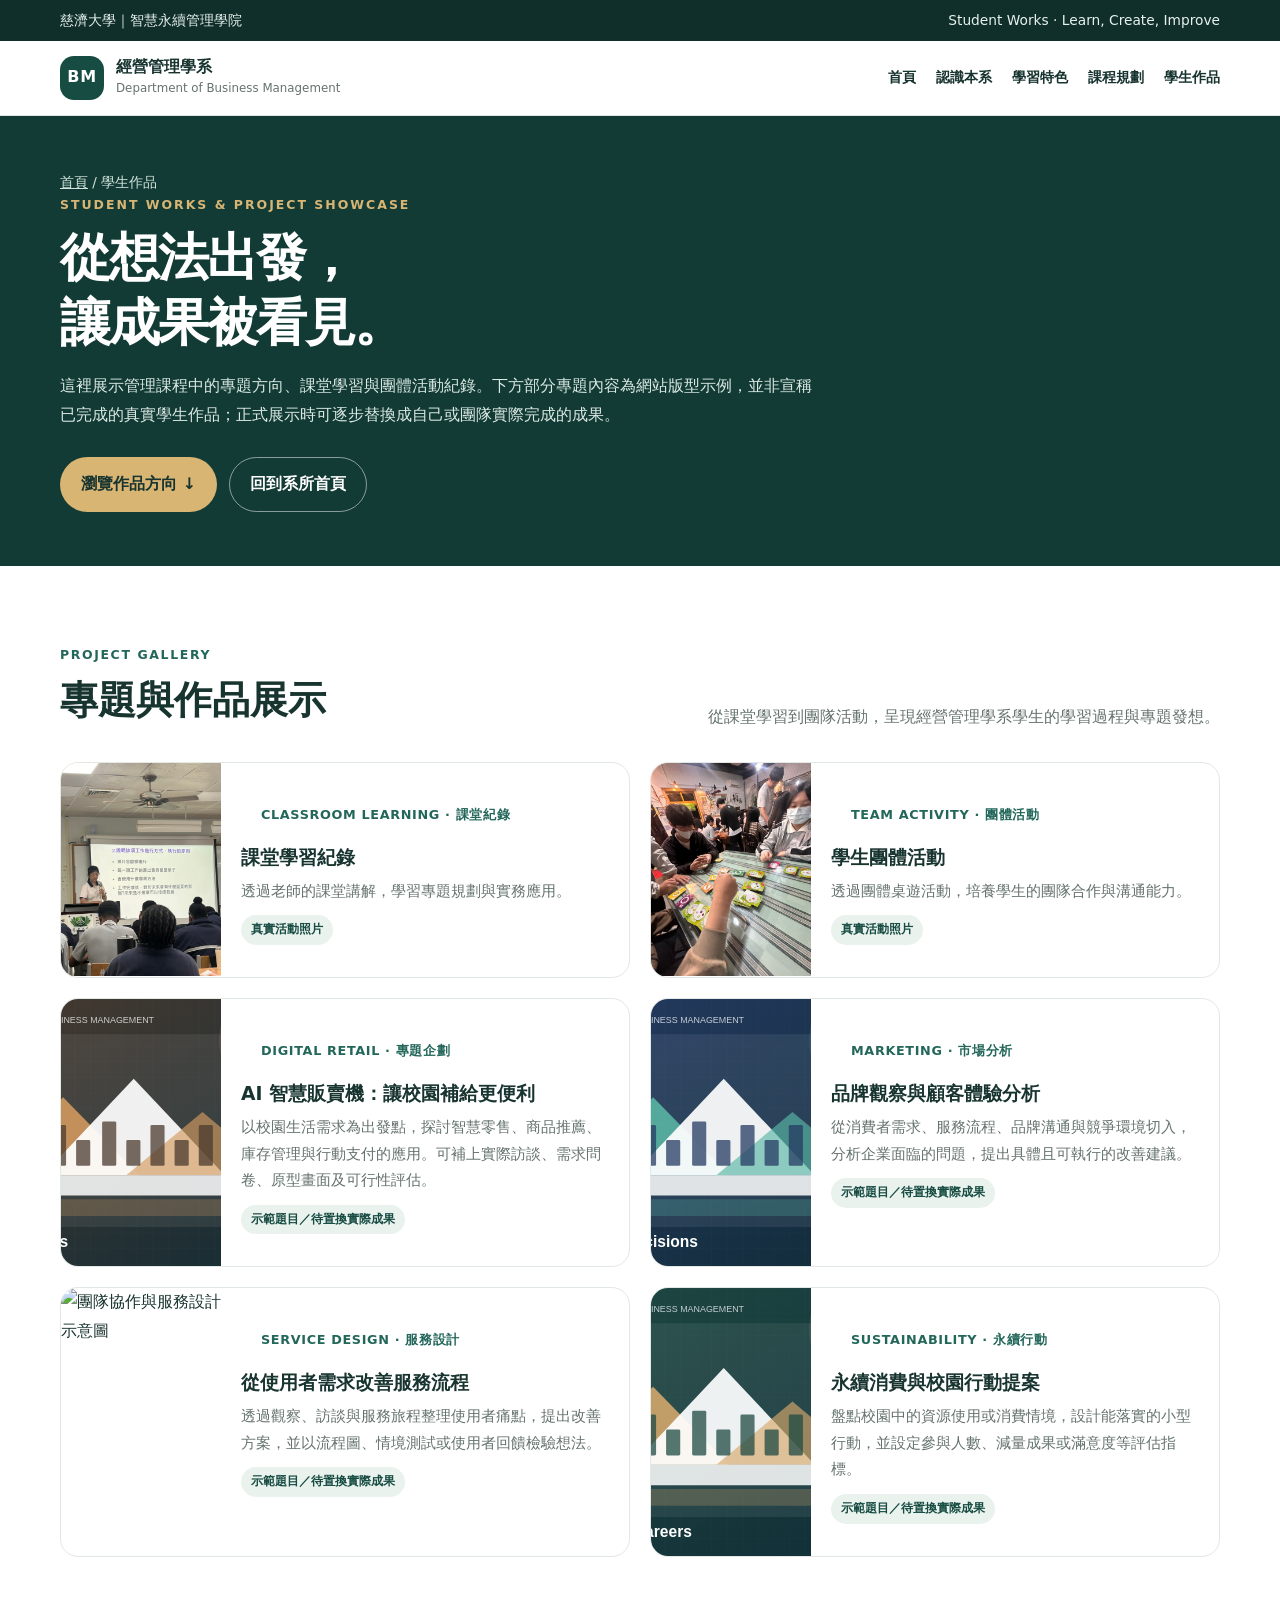
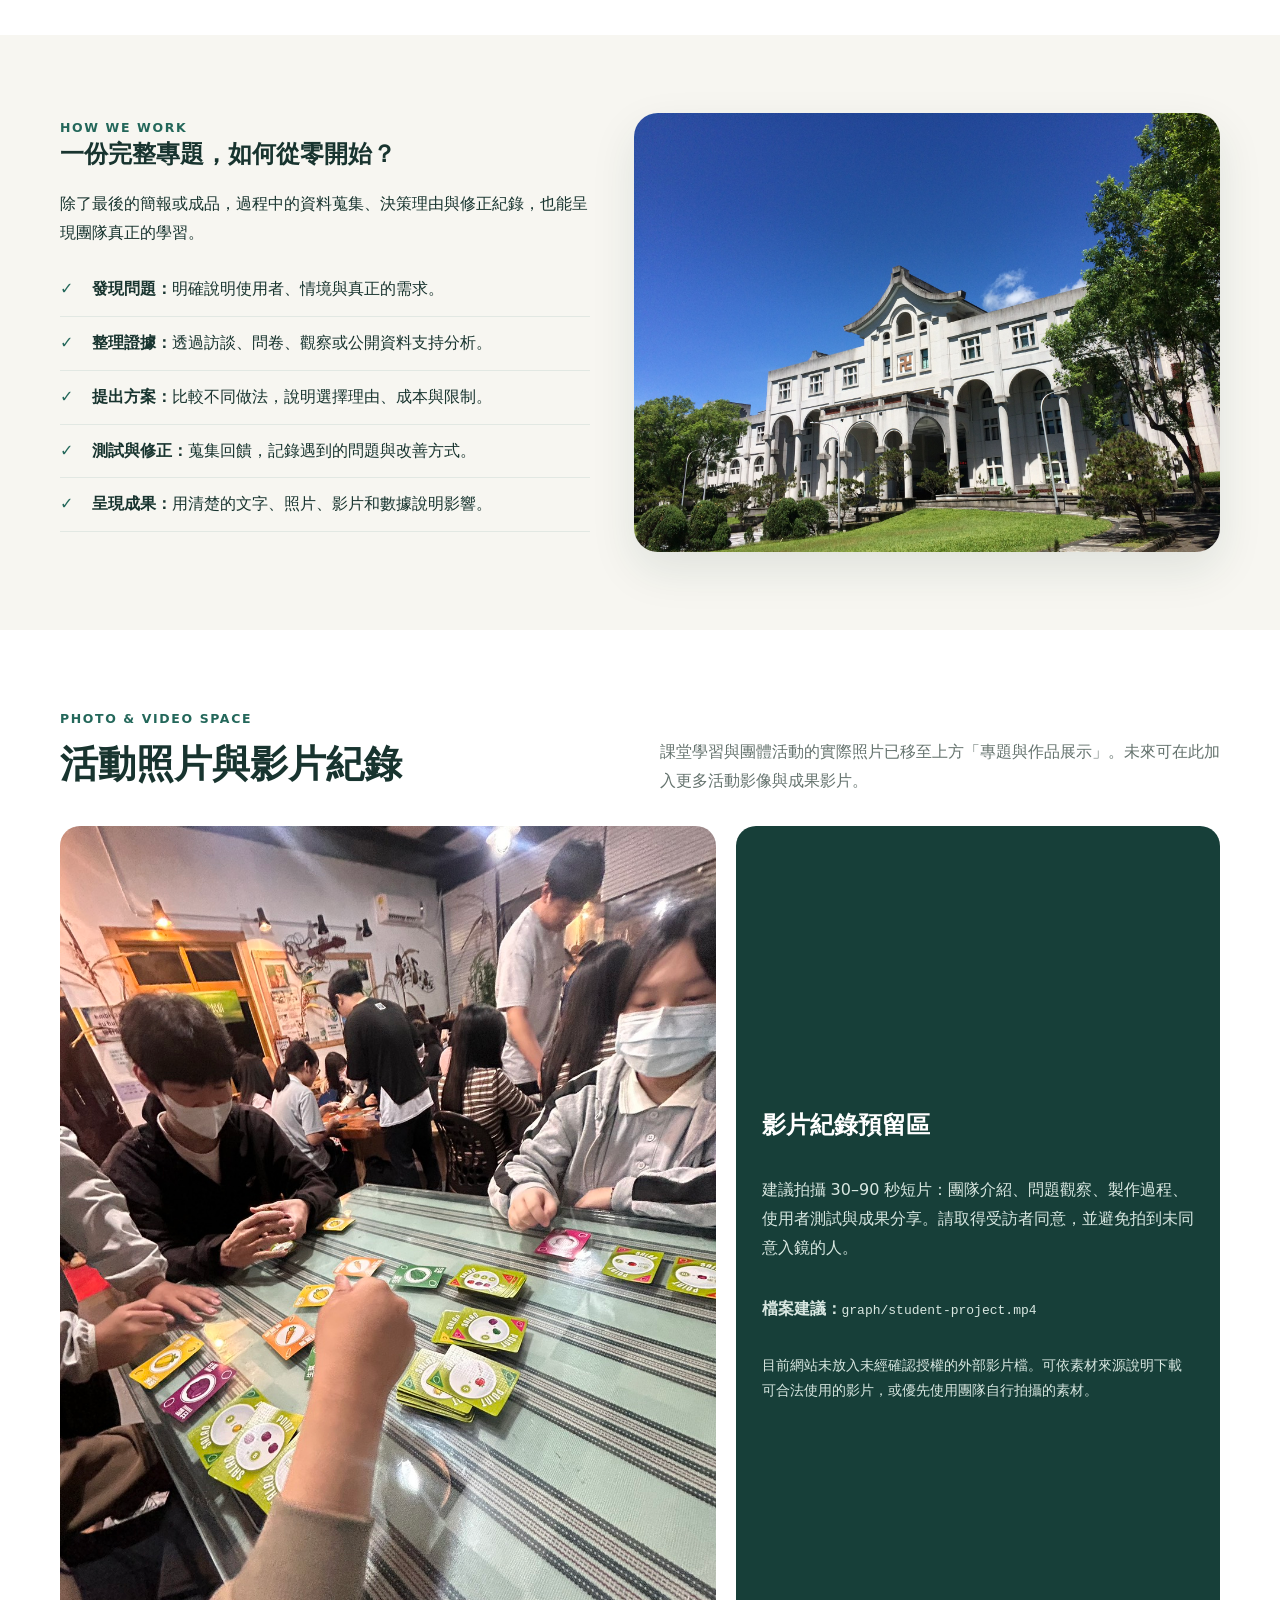
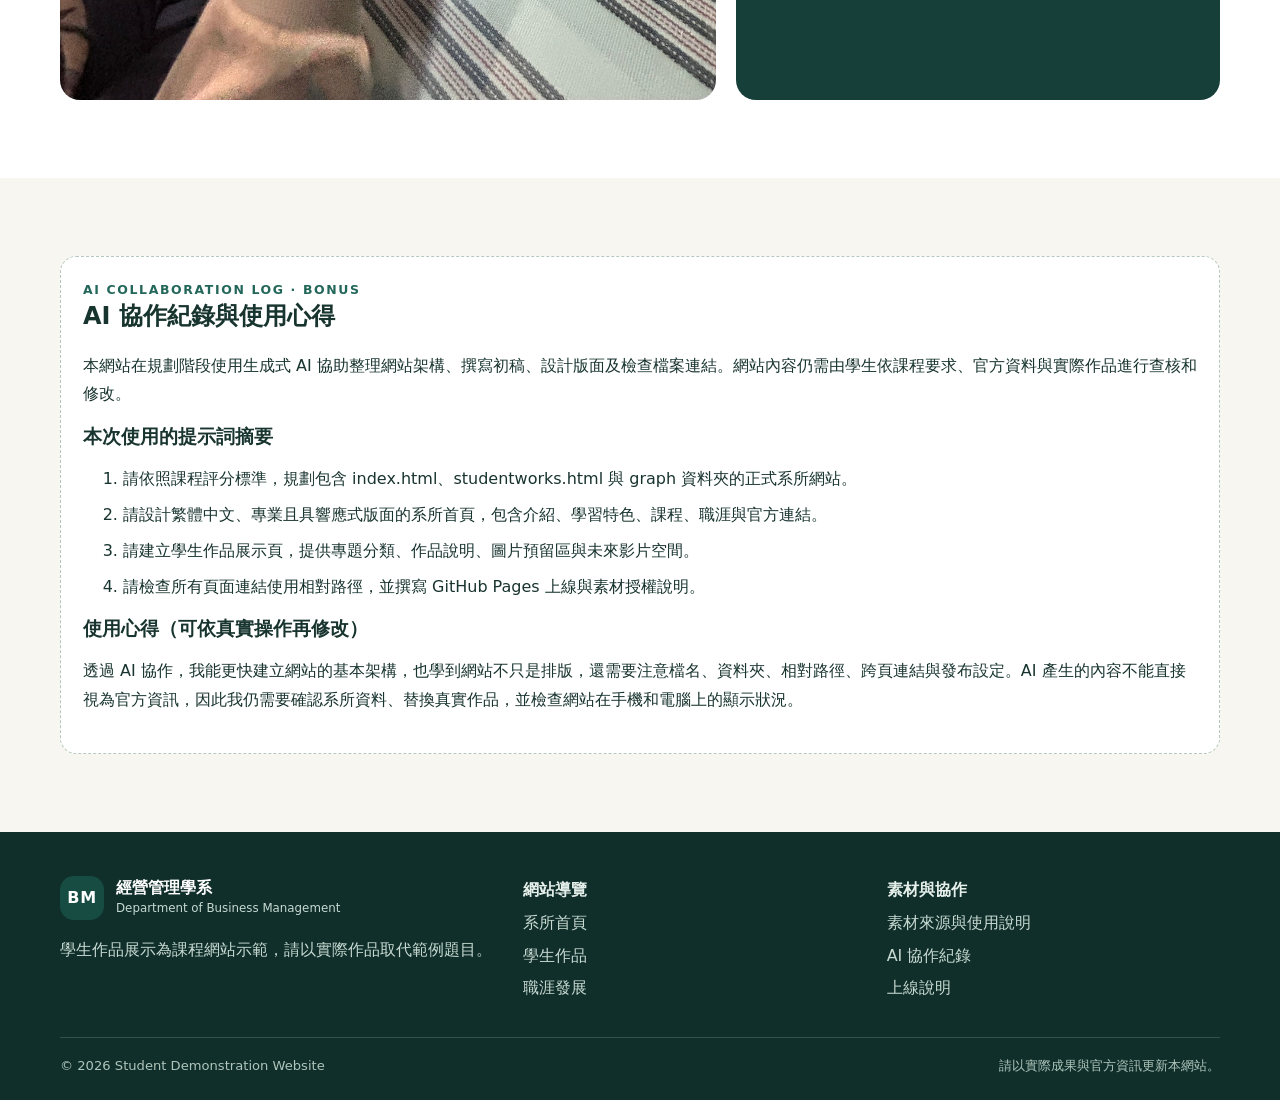
==== commit 1f249d9f: "Add files via upload" ====
--- a/studentworks.html
+++ b/studentworks.html
@@ -15,8 +15,8 @@
 <article class="work"><img src="graph/learning-team.svg" alt="團隊協作與服務設計示意圖"><div><div class="project-meta">SERVICE DESIGN · 服務設計</div><h3>從使用者需求改善服務流程</h3><p>透過觀察、訪談與服務旅程整理使用者痛點，提出改善方案，並以流程圖、情境測試或使用者回饋檢驗想法。</p><span class="tag">示範題目／待置換實際成果</span></div></article>
 <article class="work"><img src="graph/career-paths.svg" alt="永續管理與社會創新示意圖"><div><div class="project-meta">SUSTAINABILITY · 永續行動</div><h3>永續消費與校園行動提案</h3><p>盤點校園中的資源使用或消費情境，設計能落實的小型行動，並設定參與人數、減量成果或滿意度等評估指標。</p><span class="tag">示範題目／待置換實際成果</span></div></article>
 </div></div></section>
-<section class="section"><div class="wrap split"><div><div class="kicker">HOW WE WORK</div><h2>一份完整專題，如何從零開始？</h2><p>除了最後的簡報或成品，過程中的資料蒐集、決策理由與修正紀錄，也能呈現團隊真正的學習。</p><ul class="checklist"><li><strong>發現問題：</strong>明確說明使用者、情境與真正的需求。</li><li><strong>整理證據：</strong>透過訪談、問卷、觀察或公開資料支持分析。</li><li><strong>提出方案：</strong>比較不同做法，說明選擇理由、成本與限制。</li><li><strong>測試與修正：</strong>蒐集回饋，記錄遇到的問題與改善方式。</li><li><strong>呈現成果：</strong>用清楚的文字、照片、影片和數據說明影響。</li></ul></div><img src="graph/hero-campus.svg" alt="專題實作與管理學習視覺"></div></section>
-<section class="section white"><div class="wrap"><div class="section-head"><div><div class="kicker">PHOTO & VIDEO SPACE</div><h2>活動照片與影片紀錄</h2></div><p>課堂學習與團體活動的實際照片已移至上方「專題與作品展示」。未來可在此加入更多活動影像與成果影片。</p></div><div class="gallery-grid"><img src="graph/gallery-placeholder.svg" alt="活動照片預留位置"><div class="media-panel"><h2>影片紀錄預留區</h2><p>建議拍攝 30–90 秒短片：團隊介紹、問題觀察、製作過程、使用者測試與成果分享。請取得受訪者同意，並避免拍到未同意入鏡的人。</p><p><strong>檔案建議：</strong><code>graph/student-project.mp4</code></p><p class="small" style="color:#d8e7e1">目前網站未放入未經確認授權的外部影片檔。可依素材來源說明下載可合法使用的影片，或優先使用團隊自行拍攝的素材。</p></div></div></div></section>
+<section class="section"><div class="wrap split"><div><div class="kicker">HOW WE WORK</div><h2>一份完整專題，如何從零開始？</h2><p>除了最後的簡報或成品，過程中的資料蒐集、決策理由與修正紀錄，也能呈現團隊真正的學習。</p><ul class="checklist"><li><strong>發現問題：</strong>明確說明使用者、情境與真正的需求。</li><li><strong>整理證據：</strong>透過訪談、問卷、觀察或公開資料支持分析。</li><li><strong>提出方案：</strong>比較不同做法，說明選擇理由、成本與限制。</li><li><strong>測試與修正：</strong>蒐集回饋，記錄遇到的問題與改善方式。</li><li><strong>呈現成果：</strong>用清楚的文字、照片、影片和數據說明影響。</li></ul></div><img src="graph/TcustBuilding03.jpg" alt="專題實作與管理學習視覺"></div></section>
+<section class="section white"><div class="wrap"><div class="section-head"><div><div class="kicker">PHOTO & VIDEO SPACE</div><h2>活動照片與影片紀錄</h2></div><p>課堂學習與團體活動的實際照片已移至上方「專題與作品展示」。未來可在此加入更多活動影像與成果影片。</p></div><div class="gallery-grid"><img style="object-fit:contain;height:auto" src="graph/S__83451911.jpg" alt="學生團隊活動照片"><div class="media-panel"><h2>影片紀錄預留區</h2><p>建議拍攝 30–90 秒短片：團隊介紹、問題觀察、製作過程、使用者測試與成果分享。請取得受訪者同意，並避免拍到未同意入鏡的人。</p><p><strong>檔案建議：</strong><code>graph/student-project.mp4</code></p><p class="small" style="color:#d8e7e1">目前網站未放入未經確認授權的外部影片檔。可依素材來源說明下載可合法使用的影片，或優先使用團隊自行拍攝的素材。</p></div></div></div></section>
 <section class="section"><div class="wrap"><div class="ai-log"><div class="kicker">AI COLLABORATION LOG · BONUS</div><h2>AI 協作紀錄與使用心得</h2><p>本網站在規劃階段使用生成式 AI 協助整理網站架構、撰寫初稿、設計版面及檢查檔案連結。網站內容仍需由學生依課程要求、官方資料與實際作品進行查核和修改。</p><h3>本次使用的提示詞摘要</h3><ol><li>請依照課程評分標準，規劃包含 index.html、studentworks.html 與 graph 資料夾的正式系所網站。</li><li>請設計繁體中文、專業且具響應式版面的系所首頁，包含介紹、學習特色、課程、職涯與官方連結。</li><li>請建立學生作品展示頁，提供專題分類、作品說明、圖片預留區與未來影片空間。</li><li>請檢查所有頁面連結使用相對路徑，並撰寫 GitHub Pages 上線與素材授權說明。</li></ol><h3>使用心得（可依真實操作再修改）</h3><p>透過 AI 協作，我能更快建立網站的基本架構，也學到網站不只是排版，還需要注意檔名、資料夾、相對路徑、跨頁連結與發布設定。AI 產生的內容不能直接視為官方資訊，因此我仍需要確認系所資料、替換真實作品，並檢查網站在手機和電腦上的顯示狀況。</p></div></div></section>
 </main>
 <footer class="footer"><div class="wrap"><div class="footer-grid"><div><div class="brand"><span class="brand-mark">BM</span><span><strong style="color:#fff">經營管理學系</strong><small style="color:#c7d9d1">Department of Business Management</small></span></div><p>學生作品展示為課程網站示範，請以實際作品取代範例題目。</p></div><div><strong>網站導覽</strong><a href="index.html">系所首頁</a><a href="#works">學生作品</a><a href="index.html#career">職涯發展</a></div><div><strong>素材與協作</strong><a href="ASSET_SOURCES.md">素材來源與使用說明</a><a href="AI_COLLABORATION.md">AI 協作紀錄</a><a href="README.md">上線說明</a></div></div><div class="footer-bottom"><span>© <span data-year></span> Student Demonstration Website</span><span>請以實際成果與官方資訊更新本網站。</span></div></div></footer>
